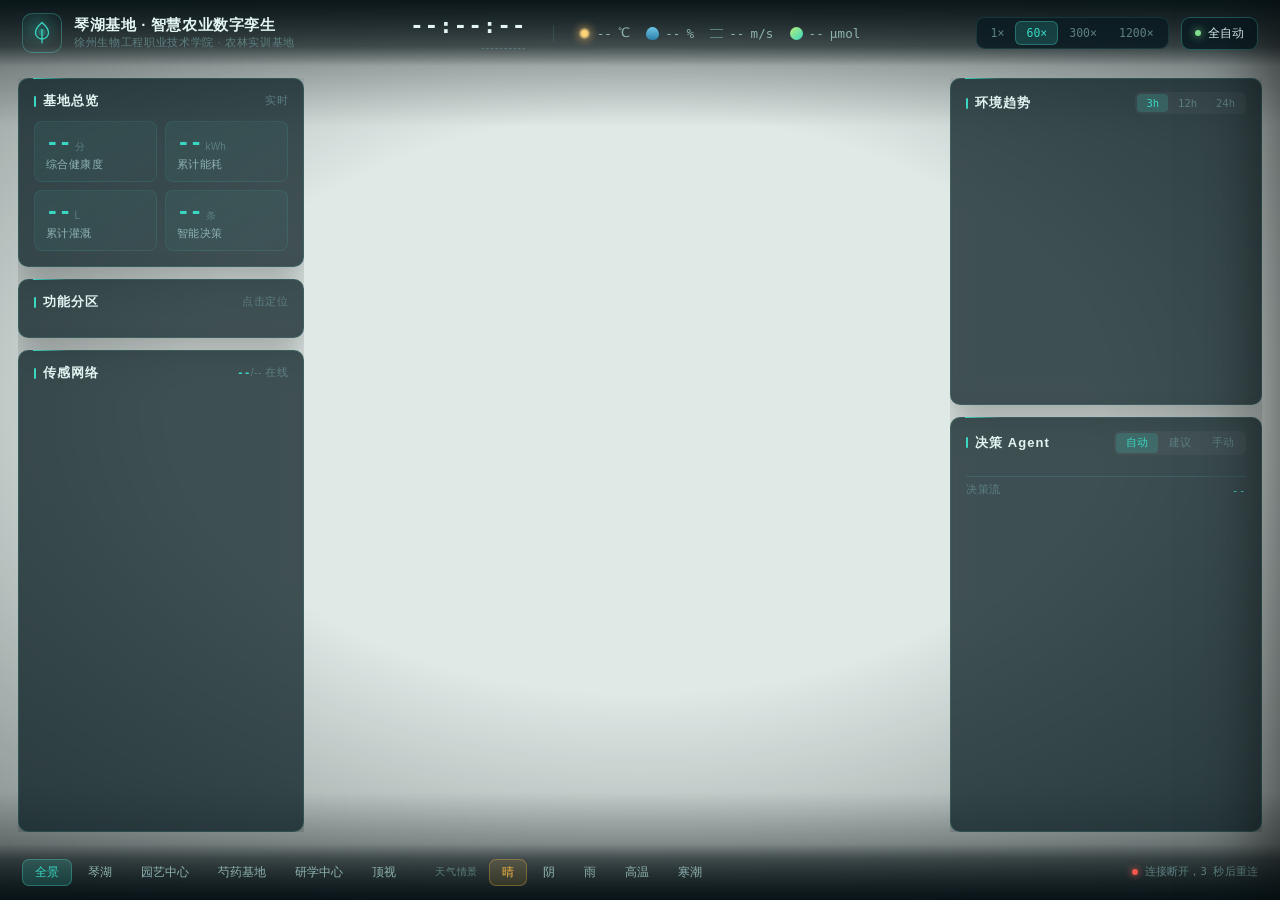
==== frontend/index.html @ cd75b4c6 "init: 琴湖基地智慧农业数字孪生系统（三维孪生+物理模拟+决策Agent+一键启动+文档与演示视频）" ====
<!DOCTYPE html>
<html lang="zh-CN">
<head>
<meta charset="UTF-8">
<meta name="viewport" content="width=device-width, initial-scale=1.0">
<title>琴湖基地 · 智慧农业数字孪生</title>
<link rel="icon" href="favicon.png">
<link rel="stylesheet" href="css/style.css">
<script type="importmap">
{
  "imports": {
    "three": "./vendor/three/three.module.js",
    "three/addons/": "./vendor/three/addons/"
  }
}
</script>
</head>
<body>

<div id="viewport">
  <canvas id="scene"></canvas>
  <div id="labels" class="labels"></div>
</div>

<header class="topbar">
  <div class="brand">
    <div class="brand-mark">
      <svg viewBox="0 0 32 32" width="26" height="26" aria-hidden="true">
        <path d="M16 3c5 4.4 8 8.6 8 12.4A8 8 0 0 1 8 15.4C8 11.6 11 7.4 16 3z"
              fill="none" stroke="currentColor" stroke-width="1.6" stroke-linejoin="round"/>
        <path d="M16 28V12" stroke="currentColor" stroke-width="1.6" stroke-linecap="round"/>
        <circle cx="16" cy="15" r="4.6" fill="currentColor" opacity=".22"/>
      </svg>
    </div>
    <div class="brand-text">
      <h1>琴湖基地 · 智慧农业数字孪生</h1>
      <p>徐州生物工程职业技术学院 · 农林实训基地</p>
    </div>
  </div>

  <div class="topbar-center">
    <div class="clock-block">
      <span id="sim-time" class="clock">--:--:--</span>
      <span id="sim-date" class="date">----------</span>
    </div>
    <div class="wx-block">
      <div class="wx-item"><i class="ico ico-sun"></i><span id="wx-temp">--</span>℃</div>
      <div class="wx-item"><i class="ico ico-drop"></i><span id="wx-rh">--</span>%</div>
      <div class="wx-item"><i class="ico ico-wind"></i><span id="wx-wind">--</span>m/s</div>
      <div class="wx-item"><i class="ico ico-par"></i><span id="wx-par">--</span>μmol</div>
    </div>
  </div>

  <div class="topbar-right">
    <div class="seg" id="speed-seg" role="group" aria-label="仿真倍速">
      <button data-speed="1">1×</button>
      <button data-speed="60" class="on">60×</button>
      <button data-speed="300">300×</button>
      <button data-speed="1200">1200×</button>
    </div>
    <div class="mode-chip" id="mode-chip">
      <span class="dot"></span><span id="mode-text">全自动</span>
    </div>
  </div>
</header>

<aside class="panel panel-left">
  <section class="card kpi-card">
    <div class="card-head"><h2>基地总览</h2><span class="card-sub" id="kpi-sub">实时</span></div>
    <div class="kpi-grid">
      <div class="kpi">
        <span class="kpi-val" id="kpi-health">--</span><span class="kpi-unit">分</span>
        <span class="kpi-lab">综合健康度</span>
      </div>
      <div class="kpi">
        <span class="kpi-val" id="kpi-energy">--</span><span class="kpi-unit">kWh</span>
        <span class="kpi-lab">累计能耗</span>
      </div>
      <div class="kpi">
        <span class="kpi-val" id="kpi-water">--</span><span class="kpi-unit">L</span>
        <span class="kpi-lab">累计灌溉</span>
      </div>
      <div class="kpi">
        <span class="kpi-val" id="kpi-decisions">--</span><span class="kpi-unit">条</span>
        <span class="kpi-lab">智能决策</span>
      </div>
    </div>
  </section>

  <section class="card zones-card">
    <div class="card-head"><h2>功能分区</h2><span class="card-sub">点击定位</span></div>
    <div id="zone-list" class="zone-list"></div>
  </section>

  <section class="card nodes-card">
    <div class="card-head">
      <h2>传感网络</h2>
      <span class="card-sub"><b id="node-online">--</b>/<span id="node-total">--</span> 在线</span>
    </div>
    <div id="node-list" class="node-list"></div>
  </section>
</aside>

<aside class="panel panel-right">
  <section class="card chart-card">
    <div class="card-head">
      <h2>环境趋势</h2>
      <div class="tabs" id="chart-tabs">
        <button data-range="180" class="on">3h</button>
        <button data-range="720">12h</button>
        <button data-range="1440">24h</button>
      </div>
    </div>
    <div id="chart" class="chart"></div>
    <div class="chart-legend" id="chart-legend"></div>
  </section>

  <section class="card agent-card">
    <div class="card-head">
      <h2>决策 Agent</h2>
      <div class="mode-switch" id="mode-switch">
        <button data-mode="auto" class="on">自动</button>
        <button data-mode="advise">建议</button>
        <button data-mode="manual">手动</button>
      </div>
    </div>
    <div id="agent-summary" class="agent-summary"></div>
    <div class="feed-head">
      <span>决策流</span>
      <span class="feed-stat" id="feed-stat">--</span>
    </div>
    <div id="decision-feed" class="decision-feed"></div>
  </section>
</aside>

<footer class="bottombar">
  <div class="view-btns" id="view-btns">
    <button data-view="overview" class="on">全景</button>
    <button data-view="lake">琴湖</button>
    <button data-view="hort">园艺中心</button>
    <button data-view="peony">芍药基地</button>
    <button data-view="digital">研学中心</button>
    <button data-view="top">顶视</button>
  </div>
  <div class="scenario-btns" id="scenario-btns">
    <span class="sc-label">天气情景</span>
    <button data-sc="sunny" class="on">晴</button>
    <button data-sc="cloudy">阴</button>
    <button data-sc="rainy">雨</button>
    <button data-sc="heatwave">高温</button>
    <button data-sc="coldwave">寒潮</button>
  </div>
  <div class="conn" id="conn"><span class="dot"></span><span id="conn-text">连接中…</span></div>
</footer>

<div class="drawer-mask" id="drawer-mask"></div>
<aside class="drawer" id="drawer">
  <div class="drawer-head">
    <div>
      <span class="drawer-tag" id="dr-tag">决策详情</span>
      <h3 id="dr-title">—</h3>
    </div>
    <button class="drawer-close" id="dr-close" aria-label="关闭">×</button>
  </div>
  <div class="drawer-body" id="dr-body"></div>
</aside>

<div class="loader" id="loader">
  <div class="loader-inner">
    <div class="loader-ring"></div>
    <p id="loader-text">正在构建孪生场景…</p>
    <div class="loader-bar"><i id="loader-bar"></i></div>
  </div>
</div>

<script src="vendor/echarts.min.js"></script>
<script type="module" src="js/main.js"></script>
</body>
</html>
---- frontend/css/style.css ----
/* ==========================================================================
   琴湖基地智慧农业数字孪生 —— 大屏样式
   设计取向：深青底 + 玻璃面板 + 数据青绿高亮，克制、不炫技，
   让三维场景和决策逻辑成为主角。
   ========================================================================== */

:root {
  /* 底色 */
  --bg-0: #041014;
  --bg-1: #071a20;
  --bg-2: #0a2329;

  /* 面板 */
  --panel: rgba(8, 26, 32, 0.74);
  --panel-solid: #0a1f26;
  --line: rgba(74, 210, 196, 0.14);
  --line-strong: rgba(74, 210, 196, 0.34);

  /* 文本 */
  --tx-1: #e2f5f2;
  --tx-2: #8fb3b2;
  --tx-3: #5c7f80;

  /* 强调 */
  --accent: #3ad6c2;
  --accent-dim: rgba(58, 214, 194, 0.18);
  --leaf: #82e08e;
  --amber: #f2b544;
  --red: #f2564d;
  --violet: #9d8cf0;

  --radius: 10px;
  --blur: blur(14px) saturate(120%);

  --font-cn: "PingFang SC", "Microsoft YaHei UI", "Microsoft YaHei",
             "Source Han Sans SC", "Noto Sans CJK SC", sans-serif;
  --font-num: "SF Mono", "JetBrains Mono", "Cascadia Mono", Consolas,
              "Roboto Mono", monospace;
}

* { box-sizing: border-box; margin: 0; padding: 0; }

html, body {
  height: 100%;
  overflow: hidden;
  background: var(--bg-0);
  color: var(--tx-1);
  font-family: var(--font-cn);
  font-size: 14px;
  -webkit-font-smoothing: antialiased;
  letter-spacing: 0.01em;
}

button {
  font-family: inherit;
  color: inherit;
  background: none;
  border: none;
  cursor: pointer;
  font-size: inherit;
}

/* ==================== 三维视口 ==================== */
#viewport { position: fixed; inset: 0; z-index: 0; }
#scene { display: block; width: 100%; height: 100%; }

/* 视口四周的暗角，让 UI 浮起来 */
#viewport::after {
  content: "";
  position: absolute; inset: 0;
  pointer-events: none;
  background:
    radial-gradient(ellipse 90% 80% at 50% 45%, transparent 40%, rgba(2, 10, 12, 0.55) 100%),
    linear-gradient(to bottom, rgba(2, 10, 12, 0.5) 0%, transparent 14%),
    linear-gradient(to top, rgba(2, 10, 12, 0.6) 0%, transparent 12%);
}

/* ==================== 三维标签层 ==================== */
.labels { position: absolute; inset: 0; pointer-events: none; z-index: 2; }

.tag3d {
  position: absolute;
  transform: translate(-50%, -100%);
  pointer-events: auto;
  cursor: pointer;
  padding: 5px 10px 6px;
  border-radius: 7px;
  background: linear-gradient(160deg, rgba(10, 34, 40, 0.92), rgba(6, 22, 27, 0.86));
  border: 1px solid var(--line-strong);
  backdrop-filter: var(--blur);
  white-space: nowrap;
  transition: opacity 0.25s, transform 0.25s;
  box-shadow: 0 6px 20px rgba(0, 0, 0, 0.45);
}
.tag3d::after {
  content: "";
  position: absolute;
  left: 50%; bottom: -5px;
  width: 1px; height: 5px;
  background: var(--line-strong);
  transform: translateX(-50%);
}
.tag3d:hover { border-color: var(--accent); }
.tag3d .t-name {
  display: block;
  font-size: 12px;
  font-weight: 600;
  color: var(--tx-1);
  line-height: 1.3;
}
.tag3d .t-data {
  display: flex;
  gap: 8px;
  margin-top: 2px;
  font-family: var(--font-num);
  font-size: 10.5px;
  color: var(--tx-2);
  letter-spacing: 0;
}
.tag3d .t-data b { color: var(--accent); font-weight: 600; }
.tag3d.alert { border-color: rgba(242, 86, 77, 0.7); }
.tag3d.alert .t-data b { color: var(--red); }
.tag3d.far { opacity: 0; }

/* 传感器点位标记 */
.sensor-dot {
  position: absolute;
  width: 10px; height: 10px;
  margin: -5px 0 0 -5px;
  border-radius: 50%;
  border: 1.5px solid var(--accent);
  background: rgba(58, 214, 194, 0.25);
  pointer-events: none;
}
.sensor-dot::after {
  content: "";
  position: absolute; inset: -4px;
  border-radius: 50%;
  border: 1px solid rgba(58, 214, 194, 0.35);
  animation: pulse 2.4s ease-out infinite;
}
@keyframes pulse {
  0% { transform: scale(0.7); opacity: 0.9; }
  100% { transform: scale(2.1); opacity: 0; }
}

/* ==================== 顶栏 ==================== */
.topbar {
  position: fixed;
  top: 0; left: 0; right: 0;
  height: 66px;
  z-index: 20;
  display: flex;
  align-items: center;
  justify-content: space-between;
  padding: 0 22px;
  background: linear-gradient(180deg, rgba(4, 16, 20, 0.92) 0%, rgba(4, 16, 20, 0.55) 70%, transparent 100%);
  pointer-events: none;
}
.topbar > * { pointer-events: auto; }

.brand { display: flex; align-items: center; gap: 12px; }
.brand-mark {
  width: 40px; height: 40px;
  display: grid; place-items: center;
  border-radius: 10px;
  color: var(--accent);
  background: radial-gradient(circle at 40% 35%, rgba(58, 214, 194, 0.22), transparent 70%);
  border: 1px solid var(--line-strong);
}
.brand-text h1 {
  font-size: 17px;
  font-weight: 600;
  letter-spacing: 0.04em;
  line-height: 1.25;
}
.brand-text p {
  font-size: 11px;
  color: var(--tx-3);
  letter-spacing: 0.06em;
  margin-top: 1px;
}

.topbar-center { display: flex; align-items: center; gap: 26px; }
.clock-block { text-align: right; }
.clock {
  display: block;
  font-family: var(--font-num);
  font-size: 22px;
  font-weight: 600;
  letter-spacing: 0.06em;
  color: var(--tx-1);
  font-variant-numeric: tabular-nums;
}
.date { font-size: 10.5px; color: var(--tx-3); letter-spacing: 0.1em; }

.wx-block { display: flex; gap: 16px; padding-left: 24px; border-left: 1px solid var(--line); }
.wx-item {
  display: flex; align-items: center; gap: 6px;
  font-family: var(--font-num);
  font-size: 12.5px;
  color: var(--tx-2);
}
.ico { width: 13px; height: 13px; display: inline-block; border-radius: 50%; }
.ico-sun { background: radial-gradient(circle, #ffd479 30%, rgba(255, 212, 121, 0.15) 70%); box-shadow: 0 0 8px rgba(255, 190, 90, 0.6); }
.ico-drop { background: linear-gradient(180deg, #6fc6e8, #2a7fa8); border-radius: 50% 50% 50% 50% / 60% 60% 40% 40%; }
.ico-wind { background: none; border-top: 1.5px solid var(--tx-3); border-bottom: 1.5px solid var(--tx-3); border-radius: 0; height: 9px; }
.ico-par { background: linear-gradient(135deg, #b8f07a, #3ad6c2); }

.topbar-right { display: flex; align-items: center; gap: 12px; }

.seg {
  display: flex;
  padding: 3px;
  border-radius: 9px;
  background: rgba(8, 26, 32, 0.8);
  border: 1px solid var(--line);
  backdrop-filter: var(--blur);
}
.seg button {
  padding: 5px 11px;
  border-radius: 6px;
  font-family: var(--font-num);
  font-size: 11.5px;
  color: var(--tx-3);
  transition: all 0.18s;
}
.seg button:hover { color: var(--tx-1); }
.seg button.on { background: var(--accent-dim); color: var(--accent); box-shadow: inset 0 0 0 1px var(--line-strong); }

.mode-chip {
  display: flex; align-items: center; gap: 7px;
  padding: 7px 13px;
  border-radius: 9px;
  background: rgba(8, 26, 32, 0.8);
  border: 1px solid var(--line-strong);
  font-size: 12px;
  backdrop-filter: var(--blur);
}
.mode-chip .dot {
  width: 6px; height: 6px; border-radius: 50%;
  background: var(--leaf);
  box-shadow: 0 0 8px var(--leaf);
  animation: breathe 2.6s ease-in-out infinite;
}
@keyframes breathe { 0%, 100% { opacity: 1; } 50% { opacity: 0.35; } }

/* ==================== 侧栏 ==================== */
.panel {
  position: fixed;
  z-index: 15;
  display: flex;
  flex-direction: column;
  gap: 12px;
  top: 78px;
  bottom: 68px;
  width: 322px;
  overflow: hidden;
}
.panel-left { left: 18px; }
.panel-right { right: 18px; width: 352px; }

.card {
  background: var(--panel);
  border: 1px solid var(--line);
  border-radius: var(--radius);
  backdrop-filter: var(--blur);
  padding: 13px 15px 15px;
  display: flex;
  flex-direction: column;
  min-height: 0;
  position: relative;
  box-shadow: 0 10px 32px rgba(0, 0, 0, 0.3);
}
/* 卡片左上角的一小段高亮线，作为统一的视觉签名 */
.card::before {
  content: "";
  position: absolute;
  top: -1px; left: 14px;
  width: 34px; height: 1px;
  background: linear-gradient(90deg, var(--accent), transparent);
}

.card-head {
  display: flex;
  align-items: center;
  justify-content: space-between;
  margin-bottom: 11px;
  flex-shrink: 0;
}
.card-head h2 {
  font-size: 13px;
  font-weight: 600;
  letter-spacing: 0.08em;
  color: var(--tx-1);
  display: flex;
  align-items: center;
  gap: 7px;
}
.card-head h2::before {
  content: "";
  width: 2px; height: 11px;
  border-radius: 1px;
  background: var(--accent);
}
.card-sub {
  font-size: 10.5px;
  color: var(--tx-3);
  letter-spacing: 0.04em;
}
.card-sub b { color: var(--accent); font-family: var(--font-num); font-weight: 600; }

/* ---------- KPI ---------- */
.kpi-card { flex-shrink: 0; }
.kpi-grid { display: grid; grid-template-columns: 1fr 1fr; gap: 8px; }
.kpi {
  position: relative;
  padding: 10px 11px 9px;
  border-radius: 8px;
  background: linear-gradient(155deg, rgba(58, 214, 194, 0.07), rgba(58, 214, 194, 0.015));
  border: 1px solid rgba(74, 210, 196, 0.1);
  overflow: hidden;
}
.kpi-val {
  font-family: var(--font-num);
  font-size: 25px;
  font-weight: 600;
  color: var(--accent);
  font-variant-numeric: tabular-nums;
  line-height: 1.05;
}
.kpi-unit { font-size: 10px; color: var(--tx-3); margin-left: 3px; }
.kpi-lab { display: block; margin-top: 4px; font-size: 10.5px; color: var(--tx-2); letter-spacing: 0.04em; }

/* ---------- 分区列表 ---------- */
.zones-card { flex: 0 1 auto; }
.zone-list { display: flex; flex-direction: column; gap: 6px; overflow-y: auto; }

.zone-item {
  padding: 9px 11px;
  border-radius: 8px;
  background: rgba(255, 255, 255, 0.014);
  border: 1px solid transparent;
  cursor: pointer;
  transition: background 0.18s, border-color 0.18s;
}
.zone-item:hover { background: rgba(58, 214, 194, 0.06); border-color: var(--line); }
.zone-item.active { background: rgba(58, 214, 194, 0.1); border-color: var(--line-strong); }

.zi-top { display: flex; align-items: baseline; justify-content: space-between; gap: 8px; }
.zi-name { font-size: 12.5px; font-weight: 600; color: var(--tx-1); }
.zi-crop { font-size: 10px; color: var(--tx-3); }
.zi-crop i { display: inline-block; width: 5px; height: 5px; border-radius: 50%; margin-right: 4px; vertical-align: 1px; }

.zi-bar {
  height: 3px;
  margin: 7px 0 6px;
  border-radius: 2px;
  background: rgba(255, 255, 255, 0.06);
  overflow: hidden;
}
.zi-bar i {
  display: block; height: 100%;
  border-radius: 2px;
  transition: width 0.6s cubic-bezier(0.22, 1, 0.36, 1), background 0.4s;
}

.zi-data {
  display: flex; gap: 11px;
  font-family: var(--font-num);
  font-size: 10.5px;
  color: var(--tx-2);
  letter-spacing: 0;
}
.zi-data span b { color: var(--tx-1); font-weight: 600; }

/* ---------- 传感网络 ---------- */
.nodes-card { flex: 1 1 auto; min-height: 90px; }
.node-list { display: flex; flex-direction: column; gap: 2px; overflow-y: auto; flex: 1; }
.node-item {
  display: flex; align-items: center; gap: 8px;
  padding: 5px 7px;
  border-radius: 6px;
  font-size: 11px;
  color: var(--tx-2);
  cursor: pointer;
  transition: background 0.15s;
}
.node-item:hover { background: rgba(58, 214, 194, 0.06); }
.node-item .st {
  width: 5px; height: 5px; border-radius: 50%;
  background: var(--leaf); box-shadow: 0 0 6px var(--leaf);
  flex-shrink: 0;
}
.node-item.warn .st { background: var(--amber); box-shadow: 0 0 6px var(--amber); }
.node-item.off .st { background: var(--tx-3); box-shadow: none; }
.node-item .nm { flex: 1; overflow: hidden; text-overflow: ellipsis; white-space: nowrap; }
.node-item .vl { font-family: var(--font-num); font-size: 10.5px; color: var(--tx-1); }

/* ---------- 曲线 ---------- */
.chart-card { flex: 1 1 44%; min-height: 168px; }
.chart { flex: 1; min-height: 0; margin: -4px -6px 0; }
.chart-legend {
  display: flex; gap: 14px; justify-content: center;
  padding-top: 7px;
  font-size: 10.5px; color: var(--tx-2);
}
.chart-legend i {
  display: inline-block; width: 12px; height: 2px;
  margin-right: 5px; vertical-align: 3px; border-radius: 1px;
}
.tabs { display: flex; gap: 1px; background: rgba(255,255,255,.04); padding: 2px; border-radius: 6px; }
.tabs button {
  padding: 3px 9px;
  border-radius: 4px;
  font-family: var(--font-num);
  font-size: 10.5px;
  color: var(--tx-3);
  transition: all .16s;
}
.tabs button.on { background: var(--accent-dim); color: var(--accent); }

/* ---------- Agent ---------- */
.agent-card { flex: 1 1 56%; min-height: 220px; }

.mode-switch { display: flex; gap: 1px; background: rgba(255,255,255,.04); padding: 2px; border-radius: 6px; }
.mode-switch button {
  padding: 3px 10px; border-radius: 4px;
  font-size: 10.5px; color: var(--tx-3); transition: all .16s;
}
.mode-switch button.on { background: var(--accent-dim); color: var(--accent); }

.agent-summary {
  display: flex; gap: 8px;
  margin-bottom: 10px;
  flex-shrink: 0;
}
.as-item {
  flex: 1;
  padding: 7px 9px;
  border-radius: 7px;
  background: rgba(255, 255, 255, 0.025);
  border: 1px solid rgba(255, 255, 255, 0.045);
}
.as-item .k { font-size: 9.5px; color: var(--tx-3); letter-spacing: .05em; }
.as-item .v {
  font-family: var(--font-num); font-size: 15px; font-weight: 600;
  color: var(--accent); margin-top: 2px;
}

.feed-head {
  display: flex; justify-content: space-between; align-items: center;
  padding: 6px 0 7px;
  font-size: 10.5px; color: var(--tx-3); letter-spacing: .06em;
  border-top: 1px solid var(--line);
  flex-shrink: 0;
}
.feed-stat { font-family: var(--font-num); color: var(--accent); }

.decision-feed {
  flex: 1;
  overflow-y: auto;
  display: flex; flex-direction: column;
  gap: 5px;
  padding-right: 2px;
}

.dec-item {
  position: relative;
  padding: 8px 10px 8px 12px;
  border-radius: 7px;
  background: rgba(255, 255, 255, 0.022);
  border-left: 2px solid var(--accent);
  cursor: pointer;
  transition: background .16s, transform .16s;
  animation: slideIn .32s cubic-bezier(.22,1,.36,1);
}
@keyframes slideIn { from { opacity: 0; transform: translateY(-6px); } to { opacity: 1; transform: none; } }
.dec-item:hover { background: rgba(58, 214, 194, 0.08); }
.dec-item.p1 { border-left-color: var(--red); }
.dec-item.p2 { border-left-color: var(--amber); }
.dec-item.p3 { border-left-color: var(--accent); }
.dec-item.p4 { border-left-color: var(--tx-3); }

.di-top {
  display: flex; align-items: baseline; gap: 7px;
  font-size: 11.5px;
}
.di-time { font-family: var(--font-num); font-size: 10px; color: var(--tx-3); flex-shrink: 0; }
.di-zone { color: var(--tx-2); font-size: 10px; flex-shrink: 0; }
.di-act { color: var(--tx-1); font-weight: 600; }
.di-line {
  margin-top: 3px;
  font-size: 10.5px;
  color: var(--tx-2);
  line-height: 1.5;
  display: -webkit-box;
  -webkit-line-clamp: 2;
  -webkit-box-orient: vertical;
  overflow: hidden;
}
.di-badge {
  position: absolute; right: 8px; top: 8px;
  font-size: 9px;
  padding: 1px 5px;
  border-radius: 3px;
  letter-spacing: .04em;
}
.badge-p1 { background: rgba(242,86,77,.16); color: var(--red); }
.badge-p2 { background: rgba(242,181,68,.16); color: var(--amber); }
.badge-p3 { background: rgba(58,214,194,.14); color: var(--accent); }
.badge-p4 { background: rgba(255,255,255,.06); color: var(--tx-3); }

/* ==================== 底栏 ==================== */
.bottombar {
  position: fixed;
  left: 0; right: 0; bottom: 0;
  height: 56px;
  z-index: 20;
  display: flex;
  align-items: center;
  gap: 26px;
  padding: 0 22px;
  background: linear-gradient(0deg, rgba(4, 16, 20, 0.94) 0%, rgba(4, 16, 20, 0.45) 72%, transparent 100%);
}
.view-btns, .scenario-btns { display: flex; align-items: center; gap: 3px; }
.view-btns button, .scenario-btns button {
  padding: 5px 12px;
  border-radius: 7px;
  font-size: 11.5px;
  color: var(--tx-2);
  border: 1px solid transparent;
  transition: all .18s;
}
.view-btns button:hover, .scenario-btns button:hover {
  background: rgba(58, 214, 194, 0.08); color: var(--tx-1);
}
.view-btns button.on {
  background: var(--accent-dim); color: var(--accent);
  border-color: var(--line-strong);
}
.scenario-btns button.on {
  background: rgba(242, 181, 68, 0.14); color: var(--amber);
  border-color: rgba(242, 181, 68, 0.32);
}
.sc-label { font-size: 10px; color: var(--tx-3); margin-right: 8px; letter-spacing: .08em; }

.conn {
  margin-left: auto;
  display: flex; align-items: center; gap: 7px;
  font-size: 10.5px; color: var(--tx-3);
  font-family: var(--font-num);
}
.conn .dot {
  width: 6px; height: 6px; border-radius: 50%;
  background: var(--amber); box-shadow: 0 0 7px var(--amber);
}
.conn.ok .dot { background: var(--leaf); box-shadow: 0 0 7px var(--leaf); }
.conn.bad .dot { background: var(--red); box-shadow: 0 0 7px var(--red); }

/* ==================== 抽屉 ==================== */
.drawer-mask {
  position: fixed; inset: 0; z-index: 40;
  background: rgba(2, 8, 10, 0.55);
  backdrop-filter: blur(2px);
  opacity: 0; pointer-events: none;
  transition: opacity .28s;
}
.drawer-mask.open { opacity: 1; pointer-events: auto; }

.drawer {
  position: fixed;
  top: 0; right: 0; bottom: 0;
  width: 452px;
  z-index: 41;
  background: linear-gradient(170deg, #0b242b, #071a20 55%);
  border-left: 1px solid var(--line-strong);
  transform: translateX(100%);
  transition: transform .36s cubic-bezier(.22,1,.36,1);
  display: flex; flex-direction: column;
  box-shadow: -20px 0 60px rgba(0,0,0,.5);
}
.drawer.open { transform: none; }

.drawer-head {
  display: flex; align-items: flex-start; justify-content: space-between;
  padding: 20px 22px 15px;
  border-bottom: 1px solid var(--line);
  flex-shrink: 0;
}
.drawer-tag {
  display: inline-block;
  font-size: 9.5px; letter-spacing: .14em;
  color: var(--accent);
  padding: 2px 7px;
  border-radius: 3px;
  background: var(--accent-dim);
  margin-bottom: 8px;
}
.drawer-head h3 { font-size: 16px; font-weight: 600; line-height: 1.4; }
.drawer-close {
  font-size: 24px; line-height: 1;
  color: var(--tx-3);
  padding: 0 4px;
  transition: color .16s;
}
.drawer-close:hover { color: var(--tx-1); }

.drawer-body {
  flex: 1; overflow-y: auto;
  padding: 18px 22px 30px;
  font-size: 12.5px;
  line-height: 1.75;
  color: var(--tx-2);
}

.dr-section { margin-bottom: 20px; }
.dr-section h4 {
  font-size: 10.5px; letter-spacing: .12em;
  color: var(--tx-3);
  margin-bottom: 8px;
  font-weight: 500;
  display: flex; align-items: center; gap: 7px;
}
.dr-section h4::after {
  content: ""; flex: 1; height: 1px;
  background: linear-gradient(90deg, var(--line), transparent);
}
.dr-reasons { list-style: none; display: flex; flex-direction: column; gap: 7px; }
.dr-reasons li {
  position: relative;
  padding-left: 15px;
  color: var(--tx-1);
  font-size: 12px;
  line-height: 1.7;
}
.dr-reasons li::before {
  content: "";
  position: absolute; left: 0; top: 8px;
  width: 5px; height: 5px;
  border-radius: 50%;
  background: var(--accent);
  opacity: .8;
}
.dr-quote {
  padding: 10px 13px;
  border-radius: 7px;
  background: rgba(58, 214, 194, 0.055);
  border-left: 2px solid var(--accent);
  color: var(--tx-1);
  font-size: 12px;
  line-height: 1.75;
}
.dr-kv { display: grid; grid-template-columns: 88px 1fr; gap: 5px 10px; font-size: 12px; }
.dr-kv dt { color: var(--tx-3); }
.dr-kv dd { color: var(--tx-1); font-family: var(--font-num); font-size: 12px; }

.dr-actuators { display: flex; flex-direction: column; gap: 8px; }
.dr-act { display: flex; align-items: center; gap: 10px; font-size: 11.5px; }
.dr-act .an { width: 68px; color: var(--tx-2); flex-shrink: 0; }
.dr-act .abar { flex: 1; height: 4px; border-radius: 2px; background: rgba(255,255,255,.06); overflow: hidden; }
.dr-act .abar i { display: block; height: 100%; background: var(--accent); border-radius: 2px; transition: width .5s; }
.dr-act .av { width: 44px; text-align: right; font-family: var(--font-num); color: var(--tx-1); font-size: 11px; }

/* ==================== 载入 ==================== */
.loader {
  position: fixed; inset: 0; z-index: 100;
  display: grid; place-items: center;
  background: radial-gradient(ellipse at 50% 45%, #0a2229 0%, #041014 70%);
  transition: opacity .6s ease;
}
.loader.done { opacity: 0; pointer-events: none; }
.loader-inner { text-align: center; }
.loader-ring {
  width: 46px; height: 46px;
  margin: 0 auto 20px;
  border-radius: 50%;
  border: 2px solid rgba(58, 214, 194, 0.16);
  border-top-color: var(--accent);
  animation: spin 1s linear infinite;
}
@keyframes spin { to { transform: rotate(360deg); } }
#loader-text { font-size: 12.5px; color: var(--tx-2); letter-spacing: .1em; }
.loader-bar {
  width: 190px; height: 2px; margin: 16px auto 0;
  background: rgba(255,255,255,.07); border-radius: 1px; overflow: hidden;
}
.loader-bar i {
  display: block; height: 100%; width: 0%;
  background: linear-gradient(90deg, var(--accent), var(--leaf));
  transition: width .3s;
}

/* ==================== 滚动条 ==================== */
::-webkit-scrollbar { width: 4px; height: 4px; }
::-webkit-scrollbar-track { background: transparent; }
::-webkit-scrollbar-thumb {
  background: rgba(74, 210, 196, 0.18);
  border-radius: 2px;
}
::-webkit-scrollbar-thumb:hover { background: rgba(74, 210, 196, 0.34); }

/* ==================== 自适应 ==================== */
@media (max-width: 1500px) {
  .panel { width: 286px; }
  .panel-right { width: 312px; }
  .brand-text h1 { font-size: 15px; }
  .kpi-val { font-size: 21px; }
}
@media (max-width: 1240px) {
  .panel-left { display: none; }
  .panel-right { width: 300px; }
  .wx-block { display: none; }
}
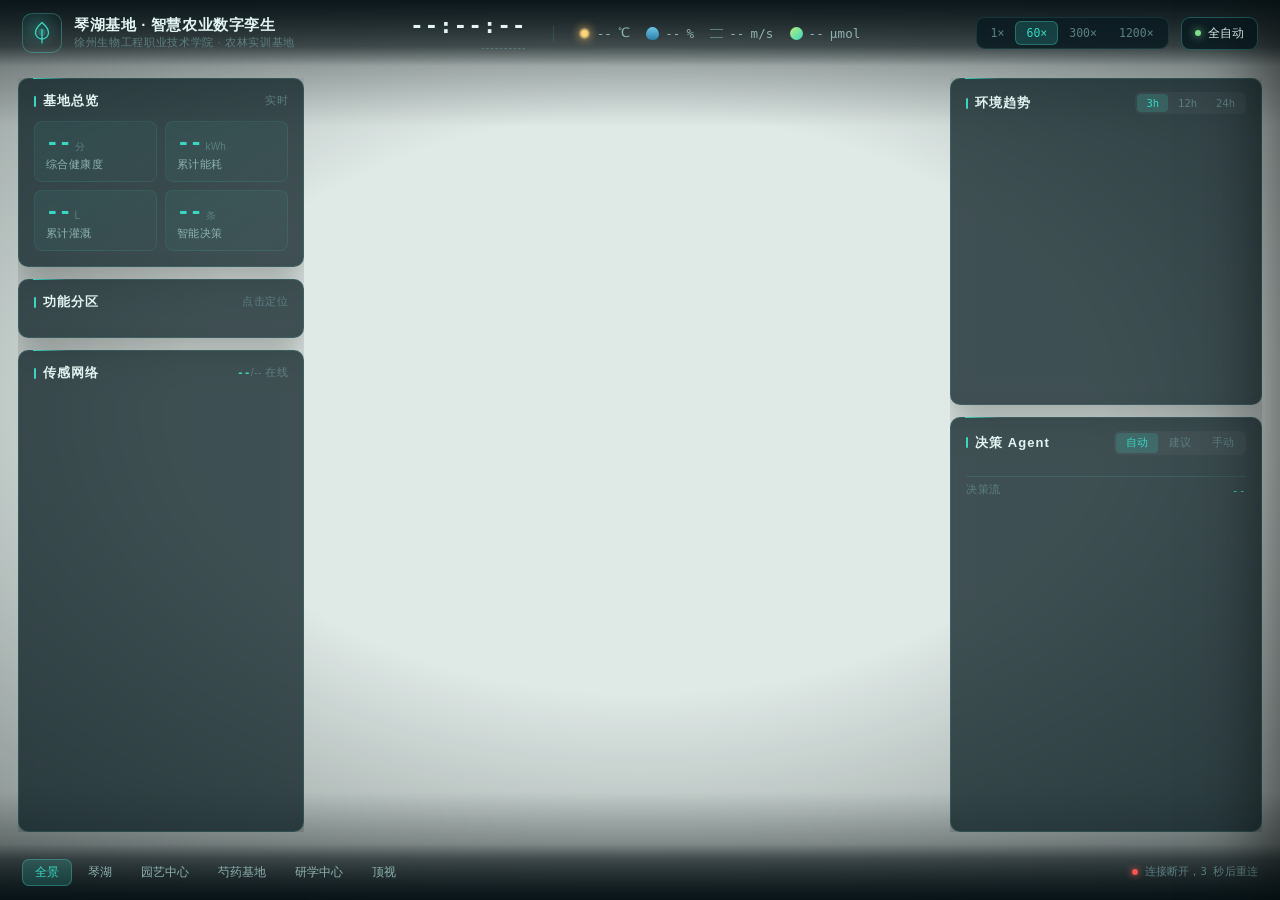
==== commit aefa5dbf: "feat: 接入用户手工定稿GLB并移除天气情景 以 GLTFLoader+DRACOLoader(r160本地decoder)原样加载 qinhu_base_final_textured.glb，加" ====
--- a/frontend/index.html
+++ b/frontend/index.html
@@ -139,16 +139,8 @@
     <button data-view="lake">琴湖</button>
     <button data-view="hort">园艺中心</button>
     <button data-view="peony">芍药基地</button>
-    <button data-view="digital">研学中心</button>
+    <button data-view="smart">研学中心</button>
     <button data-view="top">顶视</button>
-  </div>
-  <div class="scenario-btns" id="scenario-btns">
-    <span class="sc-label">天气情景</span>
-    <button data-sc="sunny" class="on">晴</button>
-    <button data-sc="cloudy">阴</button>
-    <button data-sc="rainy">雨</button>
-    <button data-sc="heatwave">高温</button>
-    <button data-sc="coldwave">寒潮</button>
   </div>
   <div class="conn" id="conn"><span class="dot"></span><span id="conn-text">连接中…</span></div>
 </footer>
